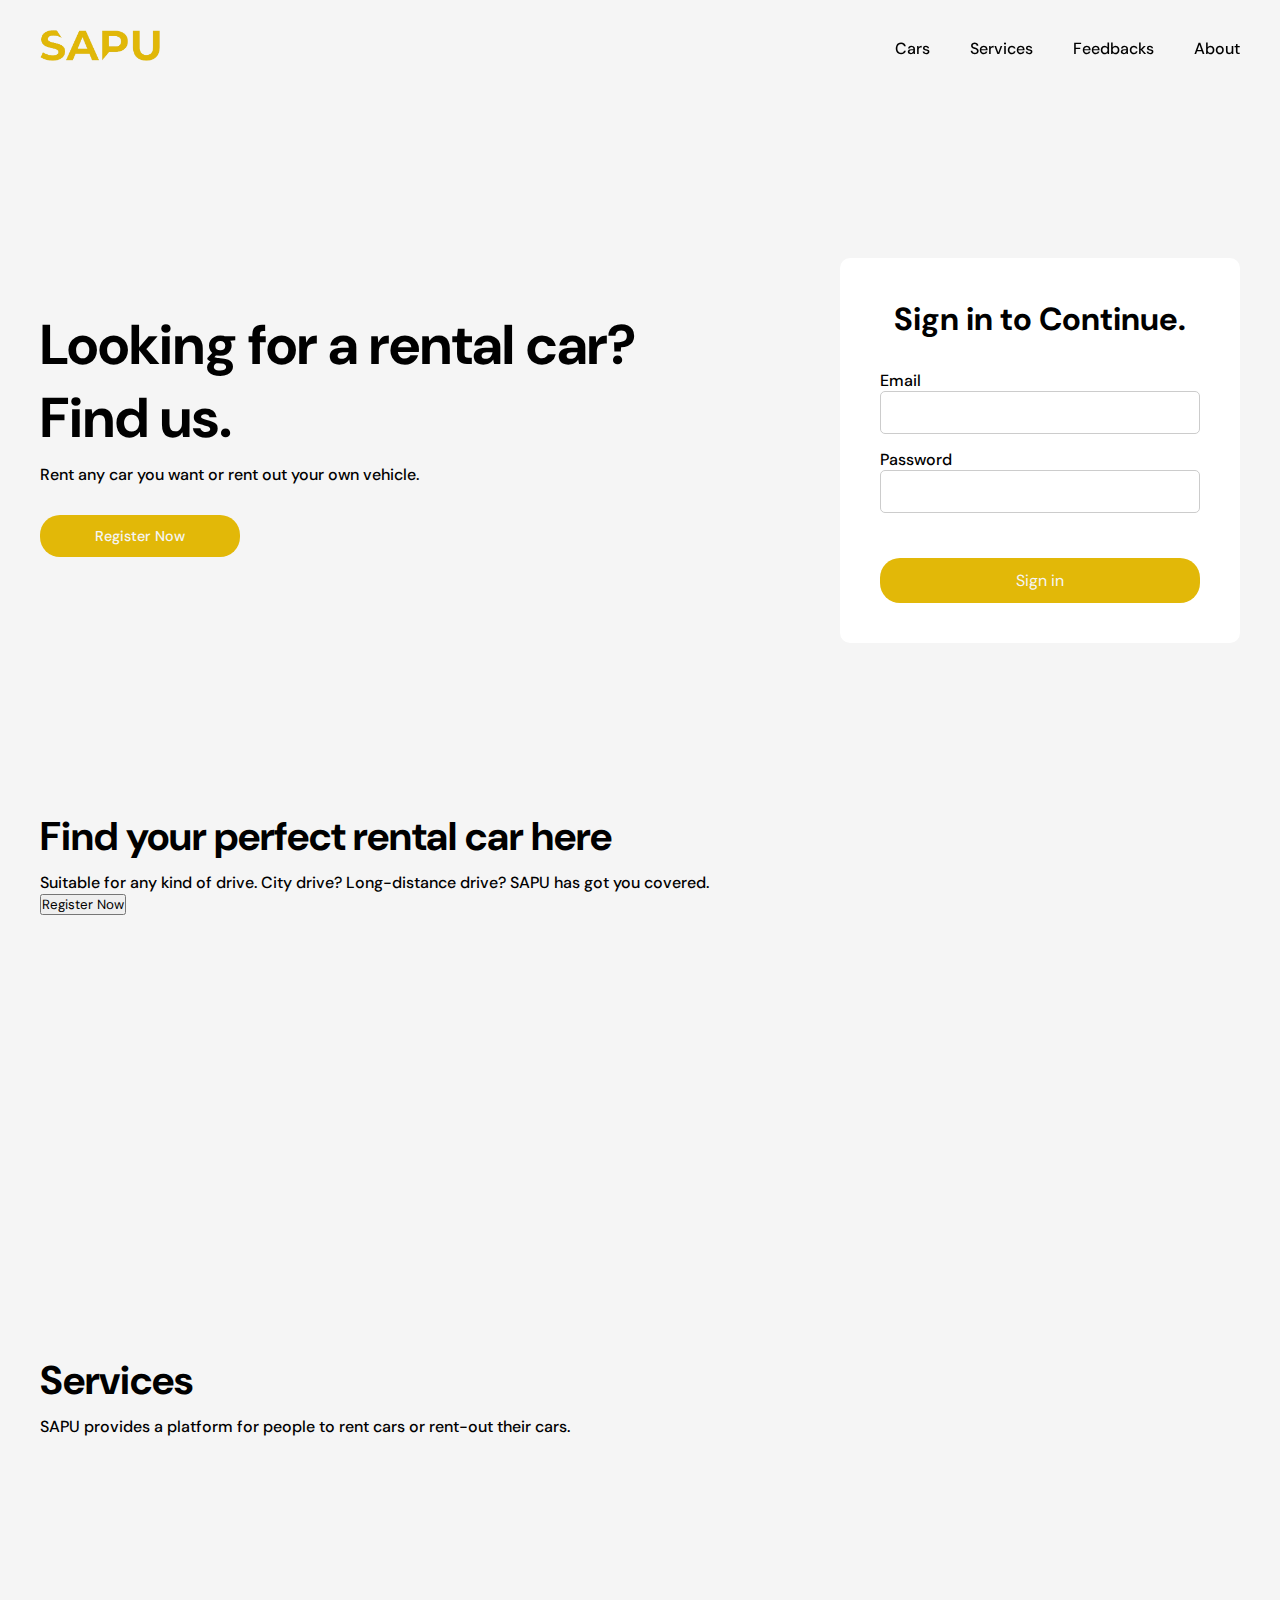
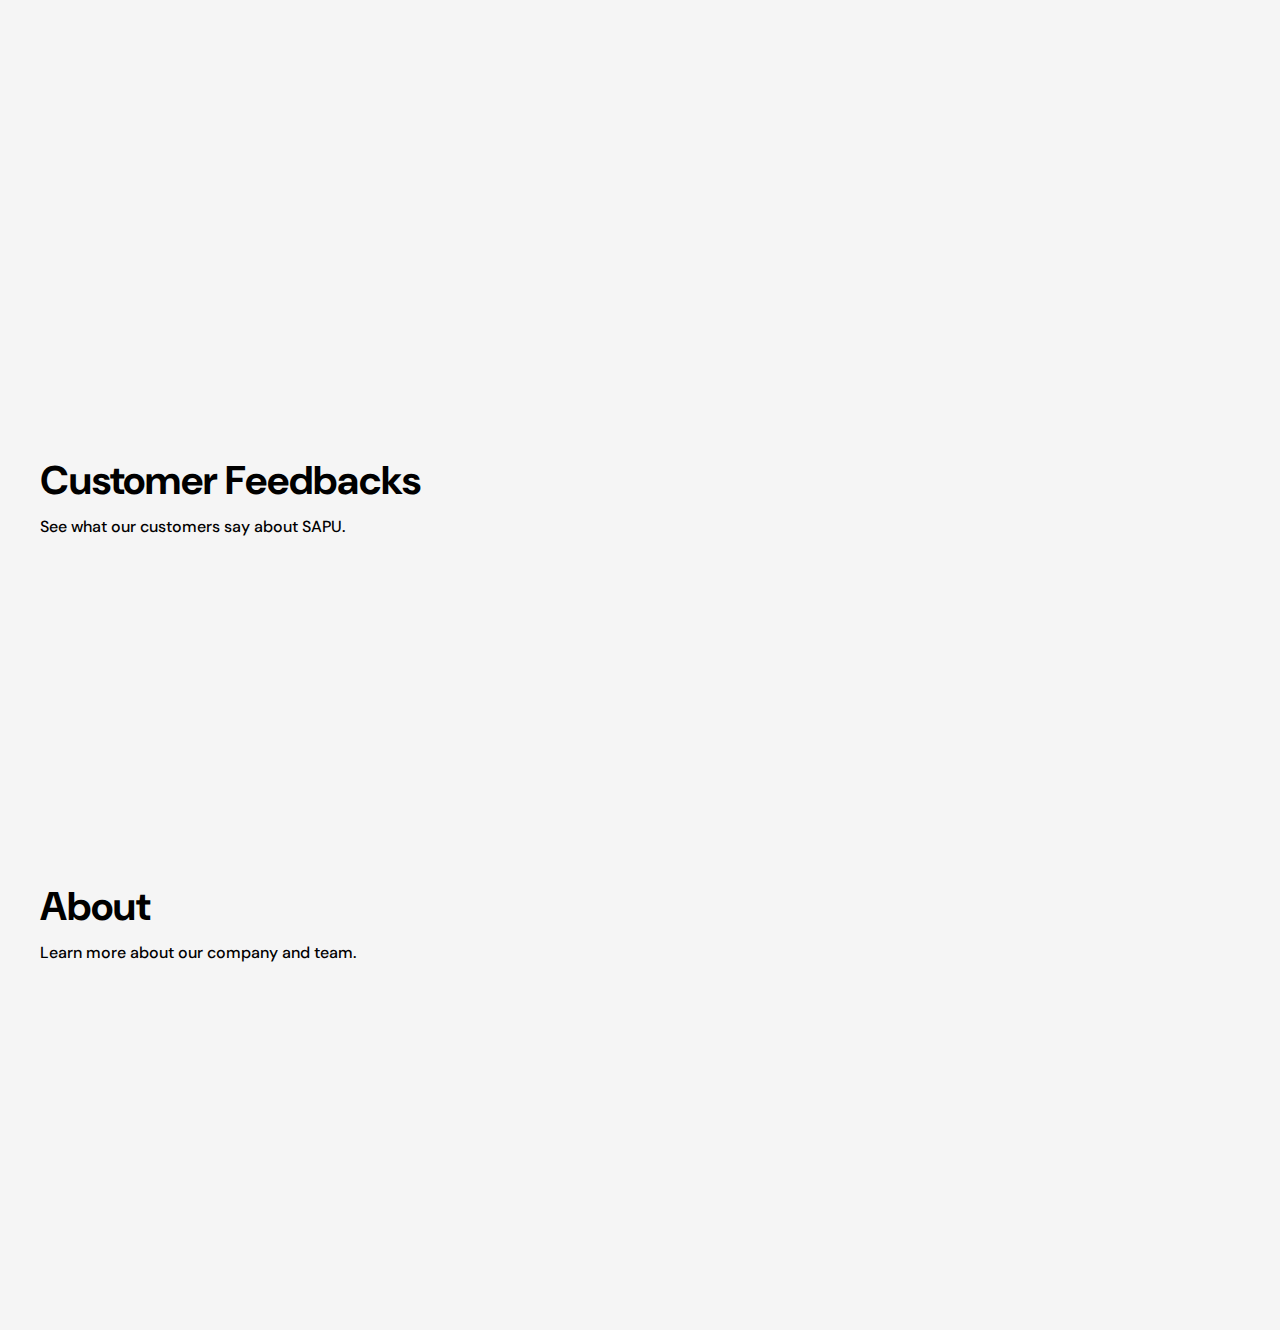
==== Sapu/src/main/webapp/front-end/html/index.html @ 61b087d6 "Combine folders into web app" ====
<!DOCTYPE html>
<html lang="en">
<head>
    <meta charset="UTF-8">
    <meta name="viewport" content="width=device-width, initial-scale=1.0">
    <title>Sapu Car Rental Platform</title>
    <link rel="stylesheet" href="/front-end/css/test_style.css">
    <link rel="stylesheet" href="https://fonts.googleapis.com/css2?family=Material+Symbols+Outlined" />
</head>
<body>
    <header>
        <nav class="navigation-bar">
            <a href="#" class="logo">
                <img src="/images/logo_header.png" alt="Sapu Logo">
            </a>
            <ul class="menu-links">
                <span id="close-menu-button" class="material-symbols-outlined">close</span>
                <li><a href="#cars">Cars</a></li>
                <li><a href="#services">Services</a></li>
                <li><a href="#feedbacks">Feedbacks</a></li>
                <li><a href="#about">About</a></li>
            </ul>
            <span id="menu-button" class="material-symbols-outlined">menu</span>
        </nav>
    </header>

    <section class="first-section">
        <div class="container-content">
            <div class="content">
                <h1>Looking for a rental car? Find us.</h1>
                <p>Rent any car you want or rent out your own vehicle.</p>
                <button>Register Now</button>
            </div>
            <div class="sign-in-content">
                <h1>Sign in to Continue.</h1>
                <form>
                    <div class="sign-in-form-group">
                        <label for="email">Email</label>
                        <input type="email" id="email" name="email" required>
                    </div>
                    <div class="sign-in-form-group">
                        <label for="password">Password</label>
                        <input type="password" id="password" name="password" required>
                    </div>
                    <button type="submit">Sign in</button>
                </form>
            </div>
        </div>
    </section>

    <section id="cars" class="second-section">
        <div class="container-content">
            <div class="content">
                <h1>Find your perfect rental car here</h1>
                <p>Suitable for any kind of drive. City drive? Long-distance drive? SAPU has got you covered.</p>
                <button>Register Now</button>
            </div>
        </div>
    </section>

    <section id="services" class="third-section">
        <div class="container-content">
            <div class="content">
                <h1>Services</h1>
                <p>SAPU provides a platform for people to rent cars or rent-out their cars.</p>
            </div>
        </div>
    </section>

    <section id="Feedbacks" class="fourth-section">
        <div class="container-content">
            <div class="content">
                <h1>Customer Feedbacks</h1>
                <p>See what our customers say about SAPU.</p>
            </div>
        </div>
    </section>

    <section id="About" class="fifth-section">
        <div class="container-content">
            <div class="content">
                <h1>About</h1>
                <p>Learn more about our company and team.</p>
            </div>
        </div>
    </section>

    <script src="/front-end/js/script.js"></script>
</body>
</html>
---- front-end/css/test_style.css ----
@import url('https://fonts.googleapis.com/css2?family=DM+Sans:ital,opsz,wght@0,9..40,100..1000;1,9..40,100..1000&family=Montserrat:ital,wght@0,100..900;1,100..900&family=Nunito:ital,wght@0,200..1000;1,200..1000&display=swap');

:root {
    --primary-color: #E2B808;
    --secondary-color: #ffffff;
    --primary-text-color: #000000; 
    --secondary-text-color: #E2B808;
    --background-color: #F5F5F5;
}

* {
    margin: 0;
    padding: 0;
    box-sizing: border-box;
    font-family: "DM Sans", sans-serif;
}

body {
    background-color: var(--background-color);
}

header {
    position: fixed;
    top: 0;
    left: 0;
    width: 100%;
    padding: 20px 0;
}

header .navigation-bar {
    display: flex;
    align-items: center;
    max-width: 1200px;
    width: 100%;
    margin: 0 auto;
    margin-top: 10px;
    justify-content: space-between;
}

.navigation-bar .logo img {
    width: 120px;
    height: auto;
}

.navigation-bar .menu-links {
    display: flex;
    gap: 40px;
}

.navigation-bar ul {
    list-style-type: none;
}

.navigation-bar a {
    color: var(--primary-text-color);
    font-weight: 500;
    text-decoration: none;
    transition: 0.2s ease;
}

.navigation-bar a:hover {
    color: var(--primary-color);
}

.first-section, .third-section, .fourth-section {
    height: 80vh;
    display: flex;
    align-items: center;
    padding: 20px;
}

.first-section .container-content {
    max-width: 1200px;
    width: 100%;
    margin: 0 auto;
    display: flex;
    justify-content: space-between;
    margin-top: 180px;
}

.first-section .content {
    padding-top: 50px;
}

.first-section .content h1 {
    font-size: 3.5rem;
    max-width: 700px;
}

.first-section .content p {
    font-weight: 500;
    font-size: 1rem;
    margin-top: 10px;
    max-width: 600px;
}

.first-section .content button {
    background-color: var(--primary-color);
    outline: none;
    border: none;
    font-size: 0.9rem;
    font-weight: 500;
    color: var(--background-color);
    padding: 12px 30px;
    border-radius: 20px;
    width: 200px;
    cursor: pointer;
    margin-top: 30px;
    transition: 0.5s ease;
}

.first-section .content button:hover {
    background-color: var(--secondary-color);
    color: var(--primary-color);
}

.first-section .sign-in-content {
    background-color: var(--secondary-color);
    padding: 40px;
    border-radius: 10px;
    max-width: 400px;
    width: 100%;
}

.first-section .sign-in-content h1 {
    margin-bottom: 30px;
    text-align: center;
}

.first-section .sign-in-content form {
    display: flex;
    flex-direction: column;
}

.first-section .sign-in-content form .sign-in-form-group {
    margin-bottom: 15px;
    display: flex;
    flex-direction: column;
}

.first-section .sign-in-content form label {
    font-weight: 500;
}

.first-section .sign-in-content form input {
    padding: 10px;
    border: 1px solid #ccc;
    border-radius: 5px;
    font-size: 1rem;
}

.first-section .sign-in-content form button {
    background-color: var(--primary-color);
    color: var(--background-color);
    border: none;
    border-radius: 20px;
    padding: 12px 30px;
    margin-top: 30px;
    cursor: pointer;
    font-size: 1rem;
    transition: 0.3s ease;
}

.first-section .sign-in-content form button:hover {
    background-color: var(--background-color);
    color: var(--primary-color);
}

.second-section {
    height: 20vh;
}

.second-section .container-content {
    max-width: 1200px;
    width: 100%;
    margin: 0 auto;
    display: flex;
    justify-content: space-between;
    margin-top: 90px;
}

.second-section .content h1 {
    font-size: 2.5rem;
}

.second-section  .content p {
    font-weight: 500;
    font-size: 1rem;
    margin-top: 10px;
}

.third-section {
    height: 80vh;
}

.third-section .container-content {
    max-width: 1200px;
    width: 100%;
    margin: 0 auto;
    display: flex;
    justify-content: space-between;
    margin-top: 90px;
}

.third-section .content h1 {
    font-size: 2.5rem;
}

.third-section  .content p {
    font-weight: 500;
    font-size: 1rem;
    margin-top: 10px;
}

.fourth-section {
    height: 80vh;
}

.fourth-section .container-content {
    max-width: 1200px;
    width: 100%;
    margin: 0 auto;
    display: flex;
    justify-content: space-between;
    margin-top: 50px;
}

.fourth-section .content h1 {
    font-size: 2.5rem;
}

.fourth-section  .content p {
    font-weight: 500;
    font-size: 1rem;
    margin-top: 10px;
}

.fifth-section {
    height: 50vh;
}

.fifth-section .container-content {
    max-width: 1200px;
    width: 100%;
    margin: 0 auto;
    display: flex;
    justify-content: space-between;
    margin-top: 50px;
}

.fifth-section .content h1 {
    font-size: 2.5rem;
}

.fifth-section  .content p {
    font-weight: 500;
    font-size: 1rem;
    margin-top: 10px;
}

#menu-button {
    color: var(--primary-color);
    cursor: pointer;
    display: none;
}

#close-menu-button {
    display: none;
    color: var(--primary-color);
    position: absolute;
    right: 20px;
    top: 20px;
    cursor: pointer;
}

@media screen and (max-width: 1000px) {
    #menu-button, #close-menu-button {
        display: block;
    }

    .navigation-bar {
        padding: 0 20px;
    }

    .navigation-bar .menu-links {
        position: fixed;
        left: -260px;
        top: 0;
        flex-direction: column;
        width: 250px;
        height: 100vh;
        padding: 50px 50px;
        background-color: var(--background-color);
        transition:  left 0.5s ease;
    }

    header.show-mobile-menu .navigation-bar .menu-links {
        left: 0;
    }

    .navigation-bar a {
        color: var(--primary-text-color);
    }

    .first-section .container-content {
        flex-direction: column;
        align-items: center;
    }
    
    .first-section .content {
        text-align: center;
        top: -50px;
    }

    .first-section .content h1 {
        font-size: 3rem;
    }

    .first-section .content p {
        margin: 20px auto;
    }

    .first-section .content button {
        display: none;
    }

    .first-section .container-content .sign-in-content {
        margin-top: 30px;
    }
}

@media screen and (max-width: 1000px) {
    .first-section .content h1 {
        font-size: 2.5rem;
    }
}
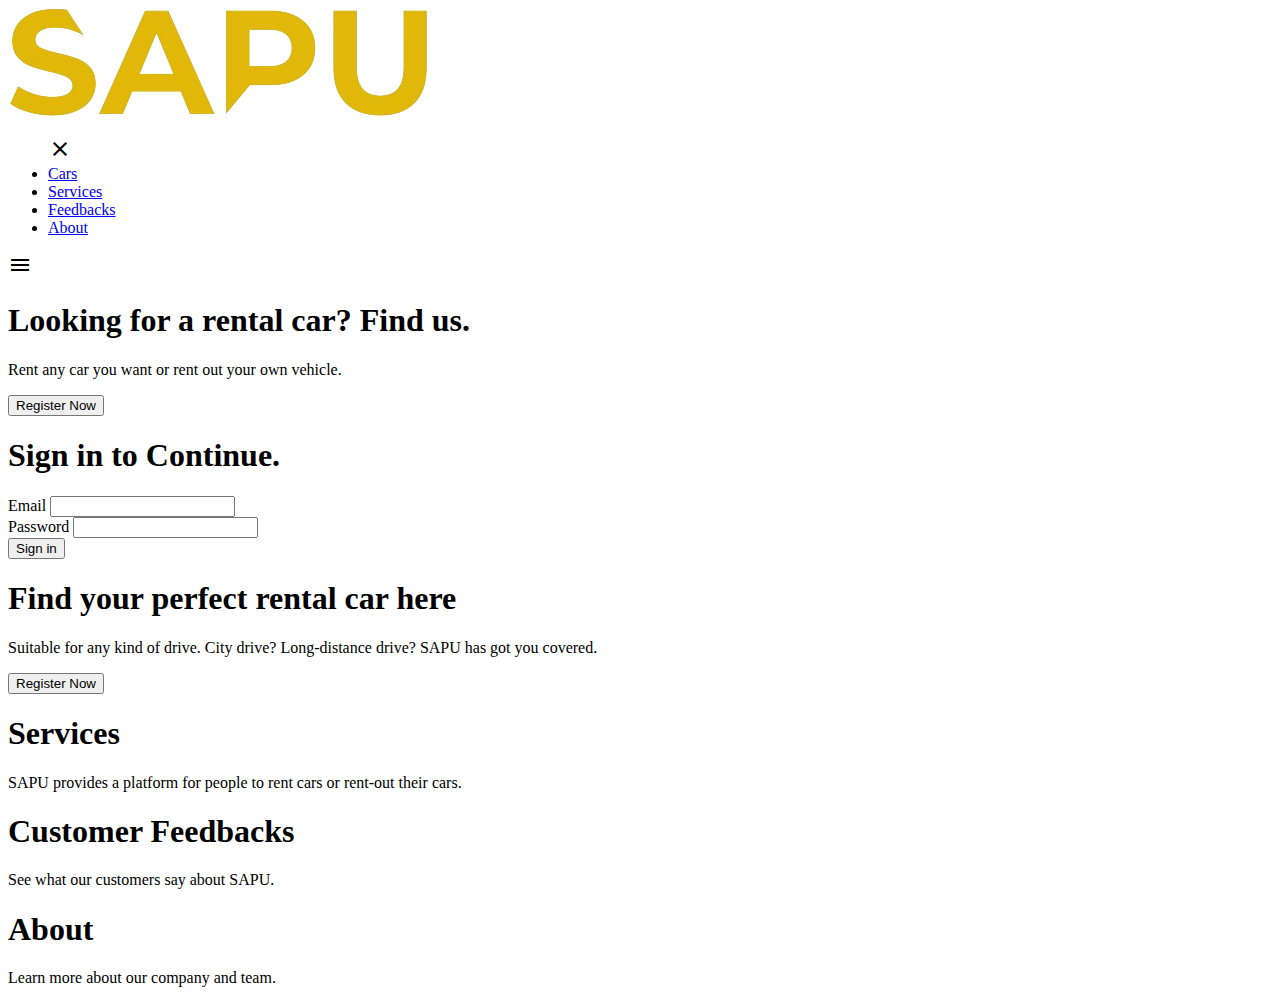
==== commit 0bd9f8bd: "Test commit again" ====
--- a/Sapu/src/main/webapp/front-end/html/index.html
+++ b/Sapu/src/main/webapp/front-end/html/index.html
@@ -4,7 +4,7 @@
     <meta charset="UTF-8">
     <meta name="viewport" content="width=device-width, initial-scale=1.0">
     <title>Sapu Car Rental Platform</title>
-    <link rel="stylesheet" href="/front-end/css/test_style.css">
+    <link rel="stylesheet" href="/webapp/front-end/css/style.css">
     <link rel="stylesheet" href="https://fonts.googleapis.com/css2?family=Material+Symbols+Outlined" />
 </head>
 <body>
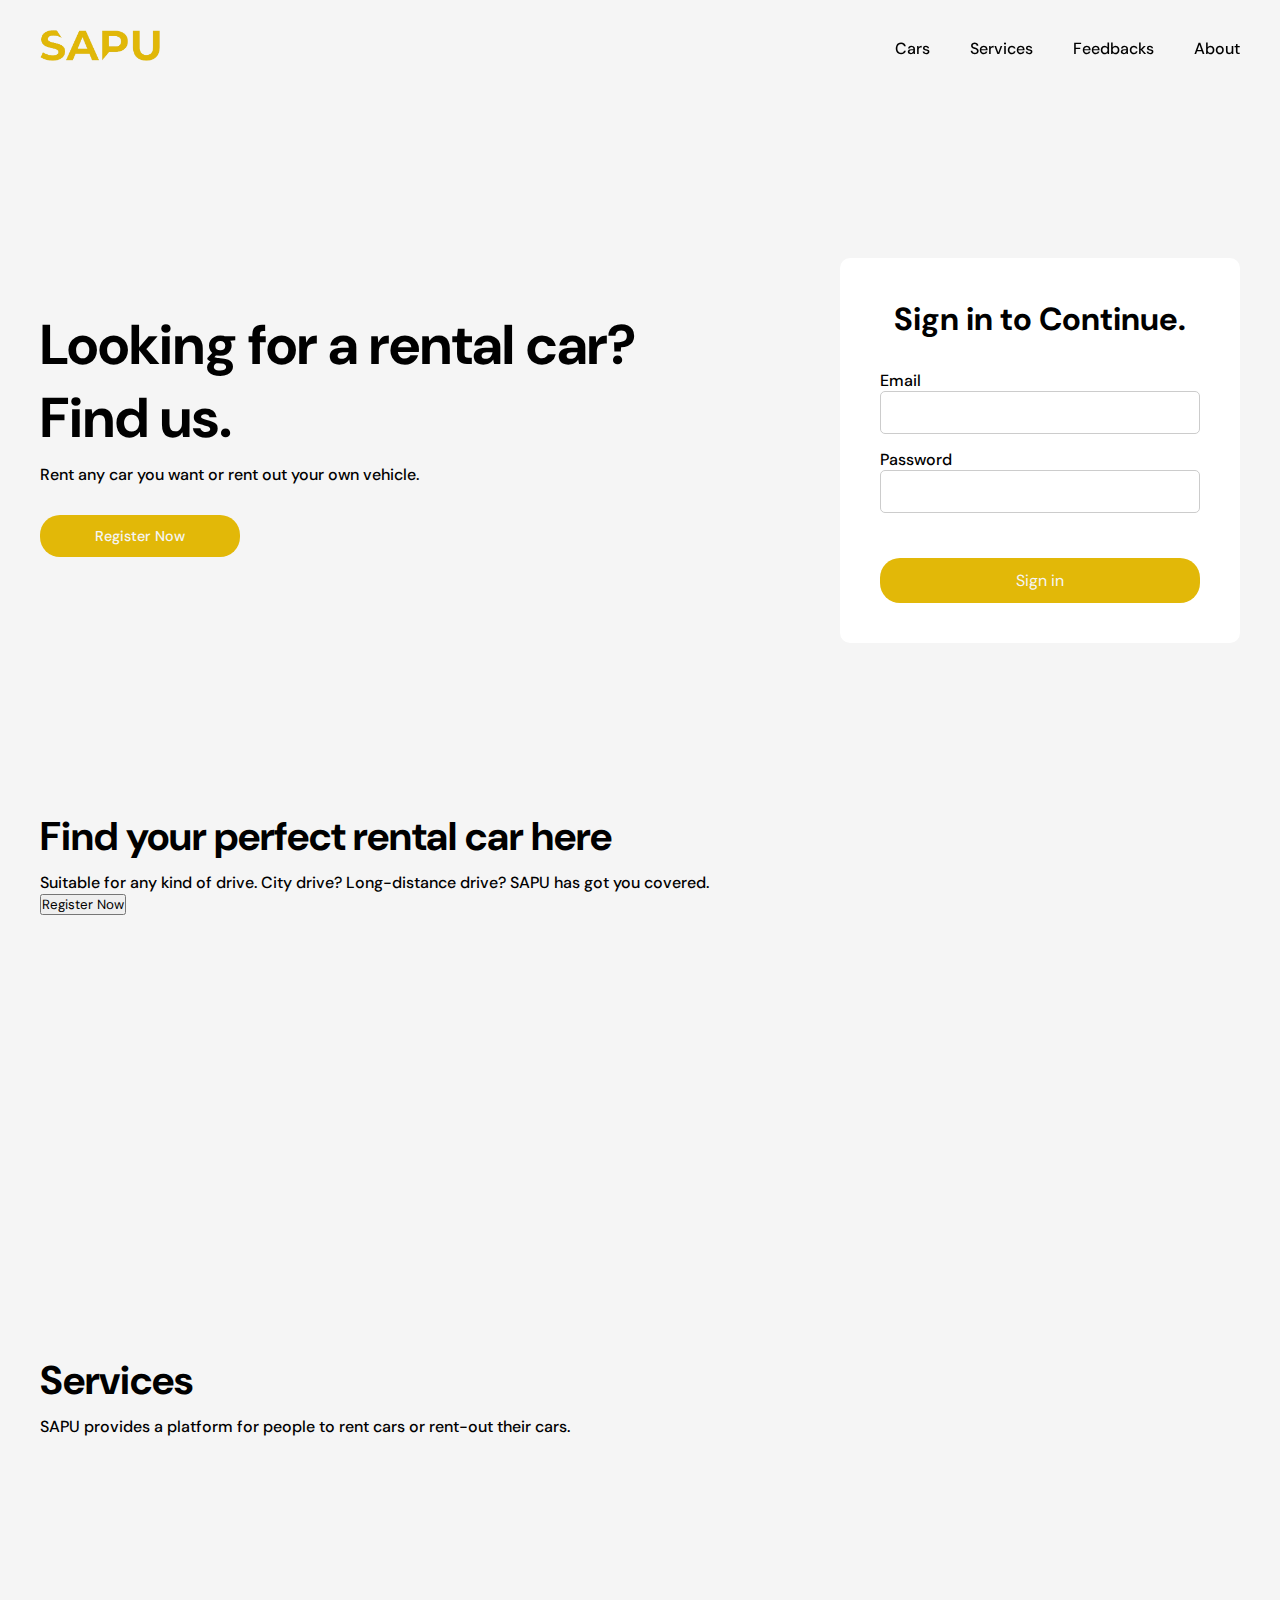
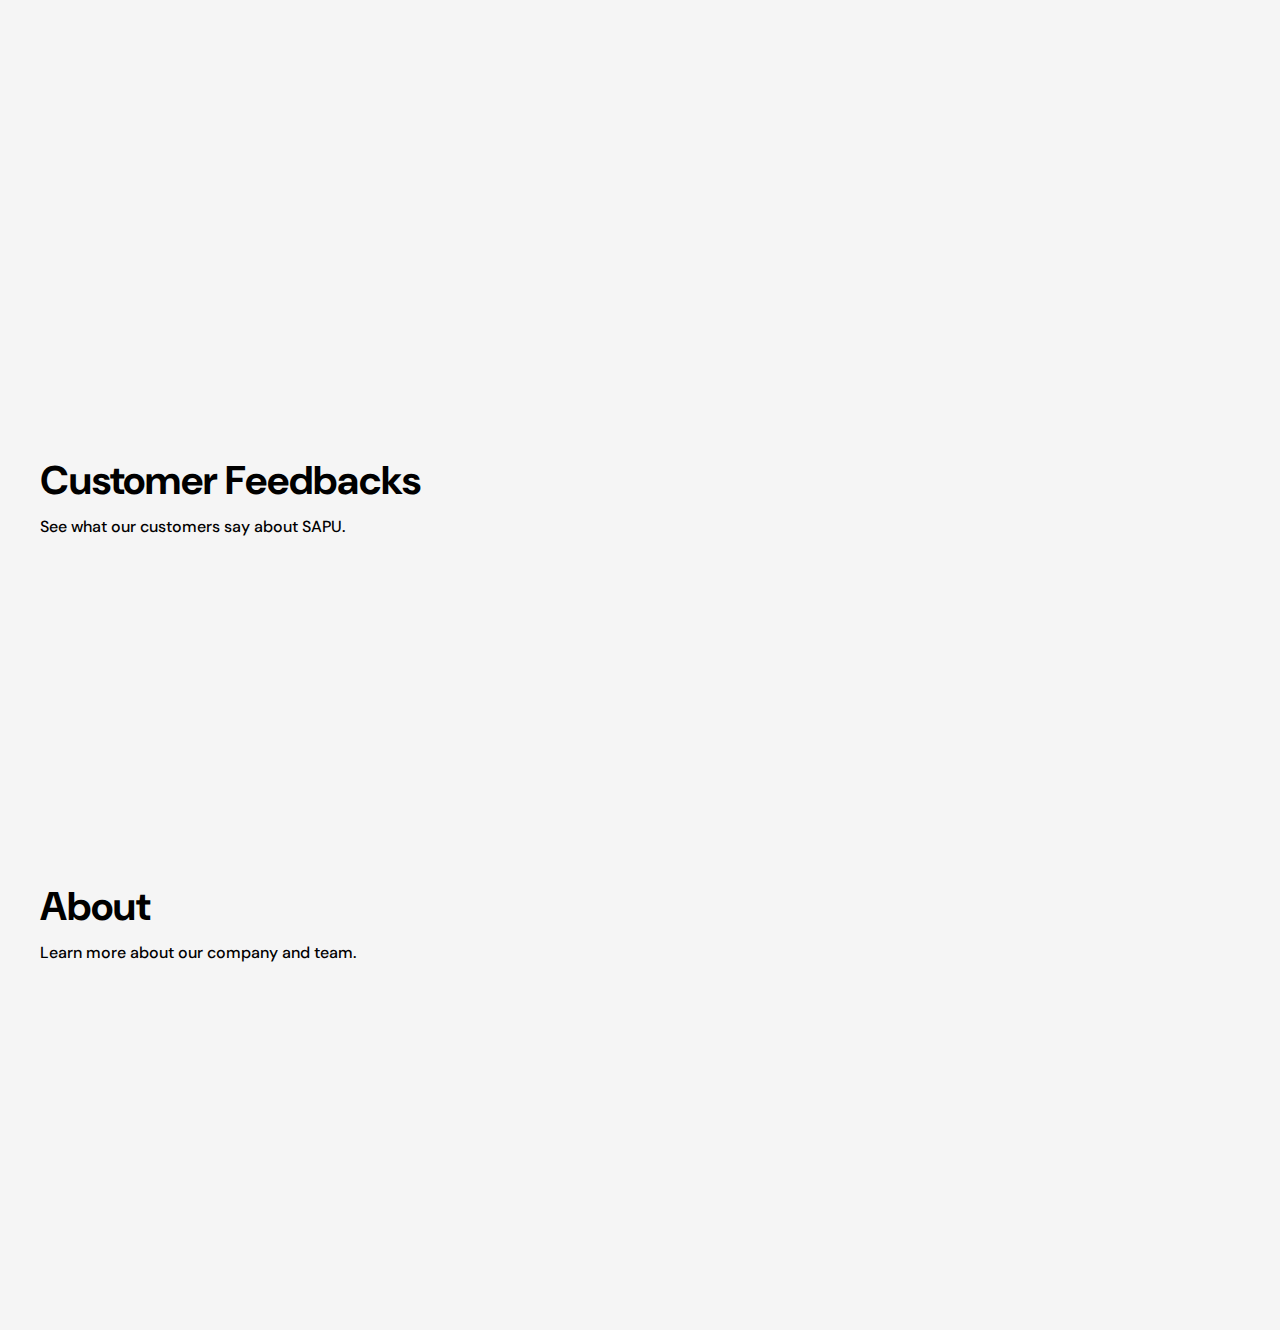
==== commit 7a70d77e: "Adjust necessary paths" ====
--- a/Sapu/src/main/webapp/front-end/html/index.html
+++ b/Sapu/src/main/webapp/front-end/html/index.html
@@ -4,14 +4,14 @@
     <meta charset="UTF-8">
     <meta name="viewport" content="width=device-width, initial-scale=1.0">
     <title>Sapu Car Rental Platform</title>
-    <link rel="stylesheet" href="/webapp/front-end/css/style.css">
+    <link rel="stylesheet" href="../css/style.css">
     <link rel="stylesheet" href="https://fonts.googleapis.com/css2?family=Material+Symbols+Outlined" />
 </head>
 <body>
     <header>
         <nav class="navigation-bar">
             <a href="#" class="logo">
-                <img src="/images/logo_header.png" alt="Sapu Logo">
+                <img src="../../images/logo_header.png" alt="Sapu Logo">
             </a>
             <ul class="menu-links">
                 <span id="close-menu-button" class="material-symbols-outlined">close</span>
@@ -85,6 +85,6 @@
         </div>
     </section>
 
-    <script src="/front-end/js/script.js"></script>
+    <script src="../js/script.js"></script>
 </body>
 </html>--- a/Sapu/src/main/webapp/front-end/css/style.css
+++ b/Sapu/src/main/webapp/front-end/css/style.css
@@ -0,0 +1,336 @@
+@import url('https://fonts.googleapis.com/css2?family=DM+Sans:ital,opsz,wght@0,9..40,100..1000;1,9..40,100..1000&family=Montserrat:ital,wght@0,100..900;1,100..900&family=Nunito:ital,wght@0,200..1000;1,200..1000&display=swap');
+
+:root {
+    --primary-color: #E2B808;
+    --secondary-color: #ffffff;
+    --primary-text-color: #000000; 
+    --secondary-text-color: #E2B808;
+    --background-color: #F5F5F5;
+}
+
+* {
+    margin: 0;
+    padding: 0;
+    box-sizing: border-box;
+    font-family: "DM Sans", sans-serif;
+}
+
+body {
+    background-color: var(--background-color);
+}
+
+header {
+    position: fixed;
+    top: 0;
+    left: 0;
+    width: 100%;
+    padding: 20px 0;
+}
+
+header .navigation-bar {
+    display: flex;
+    align-items: center;
+    max-width: 1200px;
+    width: 100%;
+    margin: 0 auto;
+    margin-top: 10px;
+    justify-content: space-between;
+}
+
+.navigation-bar .logo img {
+    width: 120px;
+    height: auto;
+}
+
+.navigation-bar .menu-links {
+    display: flex;
+    gap: 40px;
+}
+
+.navigation-bar ul {
+    list-style-type: none;
+}
+
+.navigation-bar a {
+    color: var(--primary-text-color);
+    font-weight: 500;
+    text-decoration: none;
+    transition: 0.2s ease;
+}
+
+.navigation-bar a:hover {
+    color: var(--primary-color);
+}
+
+.first-section, .third-section, .fourth-section {
+    height: 80vh;
+    display: flex;
+    align-items: center;
+    padding: 20px;
+}
+
+.first-section .container-content {
+    max-width: 1200px;
+    width: 100%;
+    margin: 0 auto;
+    display: flex;
+    justify-content: space-between;
+    margin-top: 180px;
+}
+
+.first-section .content {
+    padding-top: 50px;
+}
+
+.first-section .content h1 {
+    font-size: 3.5rem;
+    max-width: 700px;
+}
+
+.first-section .content p {
+    font-weight: 500;
+    font-size: 1rem;
+    margin-top: 10px;
+    max-width: 600px;
+}
+
+.first-section .content button {
+    background-color: var(--primary-color);
+    outline: none;
+    border: none;
+    font-size: 0.9rem;
+    font-weight: 500;
+    color: var(--background-color);
+    padding: 12px 30px;
+    border-radius: 20px;
+    width: 200px;
+    cursor: pointer;
+    margin-top: 30px;
+    transition: 0.5s ease;
+}
+
+.first-section .content button:hover {
+    background-color: var(--secondary-color);
+    color: var(--primary-color);
+}
+
+.first-section .sign-in-content {
+    background-color: var(--secondary-color);
+    padding: 40px;
+    border-radius: 10px;
+    max-width: 400px;
+    width: 100%;
+}
+
+.first-section .sign-in-content h1 {
+    margin-bottom: 30px;
+    text-align: center;
+}
+
+.first-section .sign-in-content form {
+    display: flex;
+    flex-direction: column;
+}
+
+.first-section .sign-in-content form .sign-in-form-group {
+    margin-bottom: 15px;
+    display: flex;
+    flex-direction: column;
+}
+
+.first-section .sign-in-content form label {
+    font-weight: 500;
+}
+
+.first-section .sign-in-content form input {
+    padding: 10px;
+    border: 1px solid #ccc;
+    border-radius: 5px;
+    font-size: 1rem;
+}
+
+.first-section .sign-in-content form button {
+    background-color: var(--primary-color);
+    color: var(--background-color);
+    border: none;
+    border-radius: 20px;
+    padding: 12px 30px;
+    margin-top: 30px;
+    cursor: pointer;
+    font-size: 1rem;
+    transition: 0.3s ease;
+}
+
+.first-section .sign-in-content form button:hover {
+    background-color: var(--background-color);
+    color: var(--primary-color);
+}
+
+.second-section {
+    height: 20vh;
+}
+
+.second-section .container-content {
+    max-width: 1200px;
+    width: 100%;
+    margin: 0 auto;
+    display: flex;
+    justify-content: space-between;
+    margin-top: 90px;
+}
+
+.second-section .content h1 {
+    font-size: 2.5rem;
+}
+
+.second-section  .content p {
+    font-weight: 500;
+    font-size: 1rem;
+    margin-top: 10px;
+}
+
+.third-section {
+    height: 80vh;
+}
+
+.third-section .container-content {
+    max-width: 1200px;
+    width: 100%;
+    margin: 0 auto;
+    display: flex;
+    justify-content: space-between;
+    margin-top: 90px;
+}
+
+.third-section .content h1 {
+    font-size: 2.5rem;
+}
+
+.third-section  .content p {
+    font-weight: 500;
+    font-size: 1rem;
+    margin-top: 10px;
+}
+
+.fourth-section {
+    height: 80vh;
+}
+
+.fourth-section .container-content {
+    max-width: 1200px;
+    width: 100%;
+    margin: 0 auto;
+    display: flex;
+    justify-content: space-between;
+    margin-top: 50px;
+}
+
+.fourth-section .content h1 {
+    font-size: 2.5rem;
+}
+
+.fourth-section  .content p {
+    font-weight: 500;
+    font-size: 1rem;
+    margin-top: 10px;
+}
+
+.fifth-section {
+    height: 50vh;
+}
+
+.fifth-section .container-content {
+    max-width: 1200px;
+    width: 100%;
+    margin: 0 auto;
+    display: flex;
+    justify-content: space-between;
+    margin-top: 50px;
+}
+
+.fifth-section .content h1 {
+    font-size: 2.5rem;
+}
+
+.fifth-section  .content p {
+    font-weight: 500;
+    font-size: 1rem;
+    margin-top: 10px;
+}
+
+#menu-button {
+    color: var(--primary-color);
+    cursor: pointer;
+    display: none;
+}
+
+#close-menu-button {
+    display: none;
+    color: var(--primary-color);
+    position: absolute;
+    right: 20px;
+    top: 20px;
+    cursor: pointer;
+}
+
+@media screen and (max-width: 1000px) {
+    #menu-button, #close-menu-button {
+        display: block;
+    }
+
+    .navigation-bar {
+        padding: 0 20px;
+    }
+
+    .navigation-bar .menu-links {
+        position: fixed;
+        left: -260px;
+        top: 0;
+        flex-direction: column;
+        width: 250px;
+        height: 100vh;
+        padding: 50px 50px;
+        background-color: var(--background-color);
+        transition:  left 0.5s ease;
+    }
+
+    header.show-mobile-menu .navigation-bar .menu-links {
+        left: 0;
+    }
+
+    .navigation-bar a {
+        color: var(--primary-text-color);
+    }
+
+    .first-section .container-content {
+        flex-direction: column;
+        align-items: center;
+    }
+    
+    .first-section .content {
+        text-align: center;
+        top: -50px;
+    }
+
+    .first-section .content h1 {
+        font-size: 3rem;
+    }
+
+    .first-section .content p {
+        margin: 20px auto;
+    }
+
+    .first-section .content button {
+        display: none;
+    }
+
+    .first-section .container-content .sign-in-content {
+        margin-top: 30px;
+    }
+}
+
+@media screen and (max-width: 1000px) {
+    .first-section .content h1 {
+        font-size: 2.5rem;
+    }
+}
